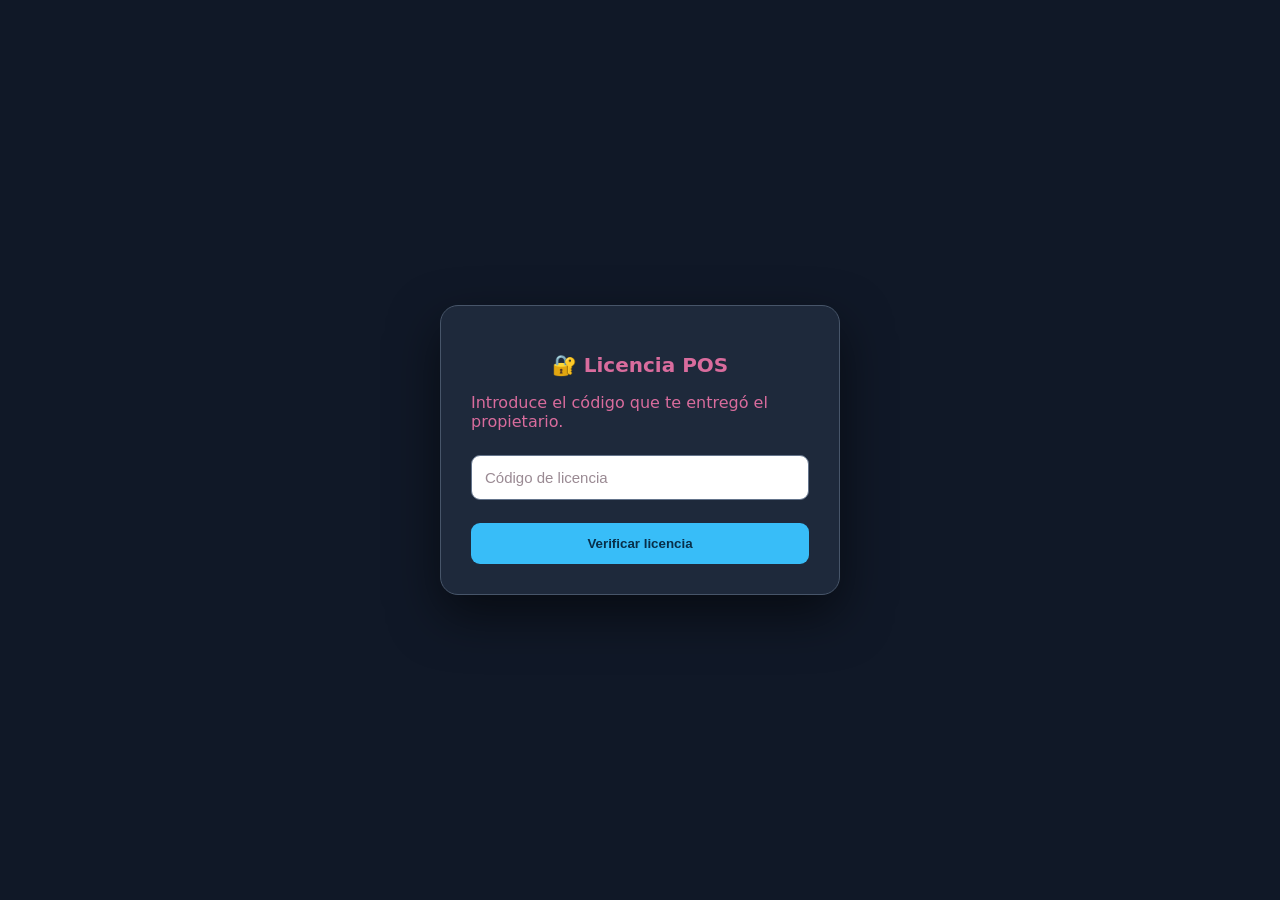
==== index.html @ f9ca9b1c "Add files via upload" ====
<!DOCTYPE html>
<html>
<head>
<meta http-equiv="refresh" content="0; url=inicio.html">
</head>

<body>
<script>
if('serviceWorker' in navigator){
 navigator.serviceWorker.register('service-worker.js');
}
</script>
</body>
</html>
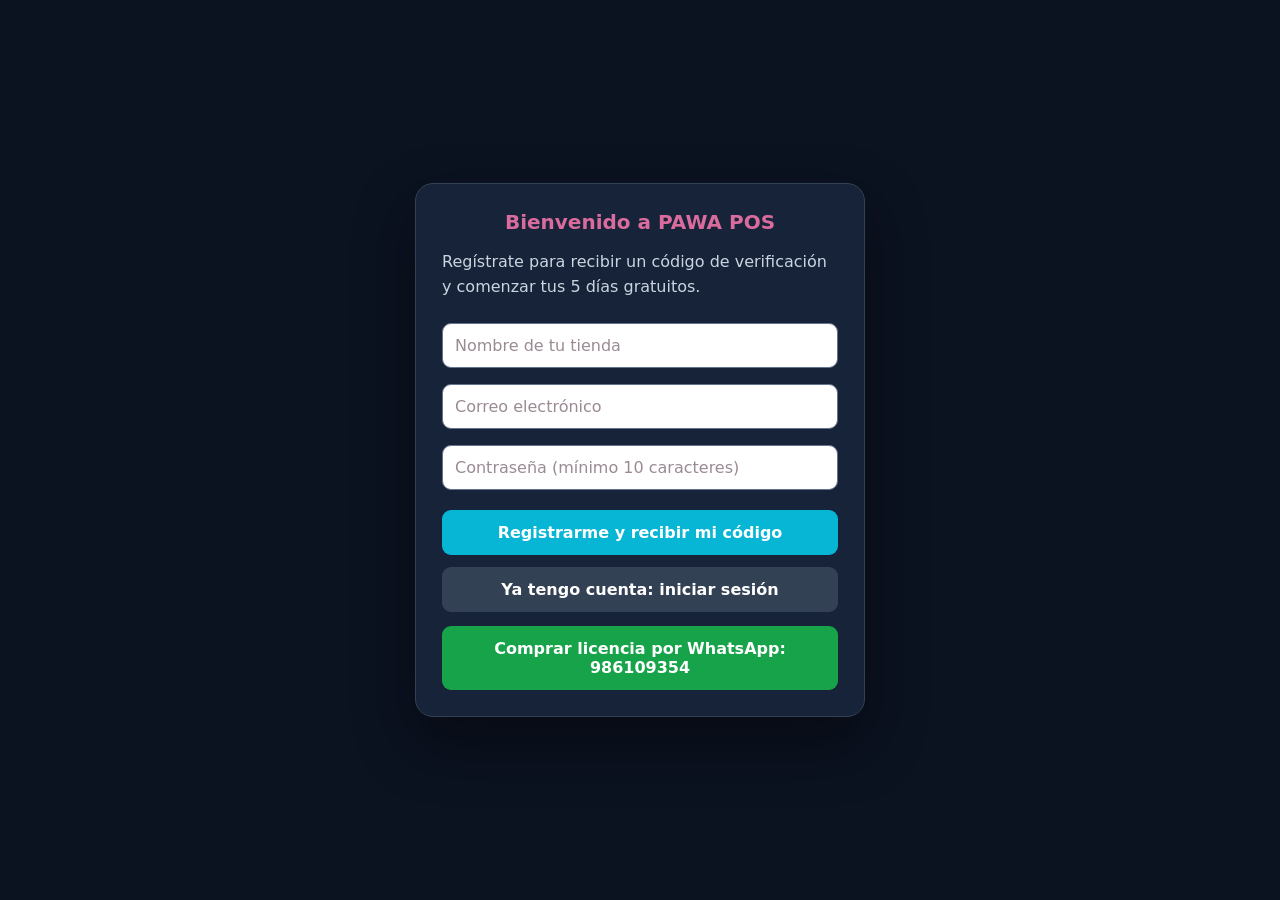
==== commit c8ebbf00: "Add files via upload" ====
--- a/index.html
+++ b/index.html
@@ -1,14 +1 @@
-<!DOCTYPE html>
-<html>
-<head>
-<meta http-equiv="refresh" content="0; url=inicio.html">
-</head>
-
-<body>
-<script>
-if('serviceWorker' in navigator){
- navigator.serviceWorker.register('service-worker.js');
-}
-</script>
-</body>
-</html>
+<!doctype html><html lang="es"><head><meta charset="utf-8"><meta name="viewport" content="width=device-width,initial-scale=1"><meta http-equiv="refresh" content="0;url=inicio.html"><title>PAWA POS</title></head><body><a href="inicio.html">Abrir PAWA POS</a></body></html>
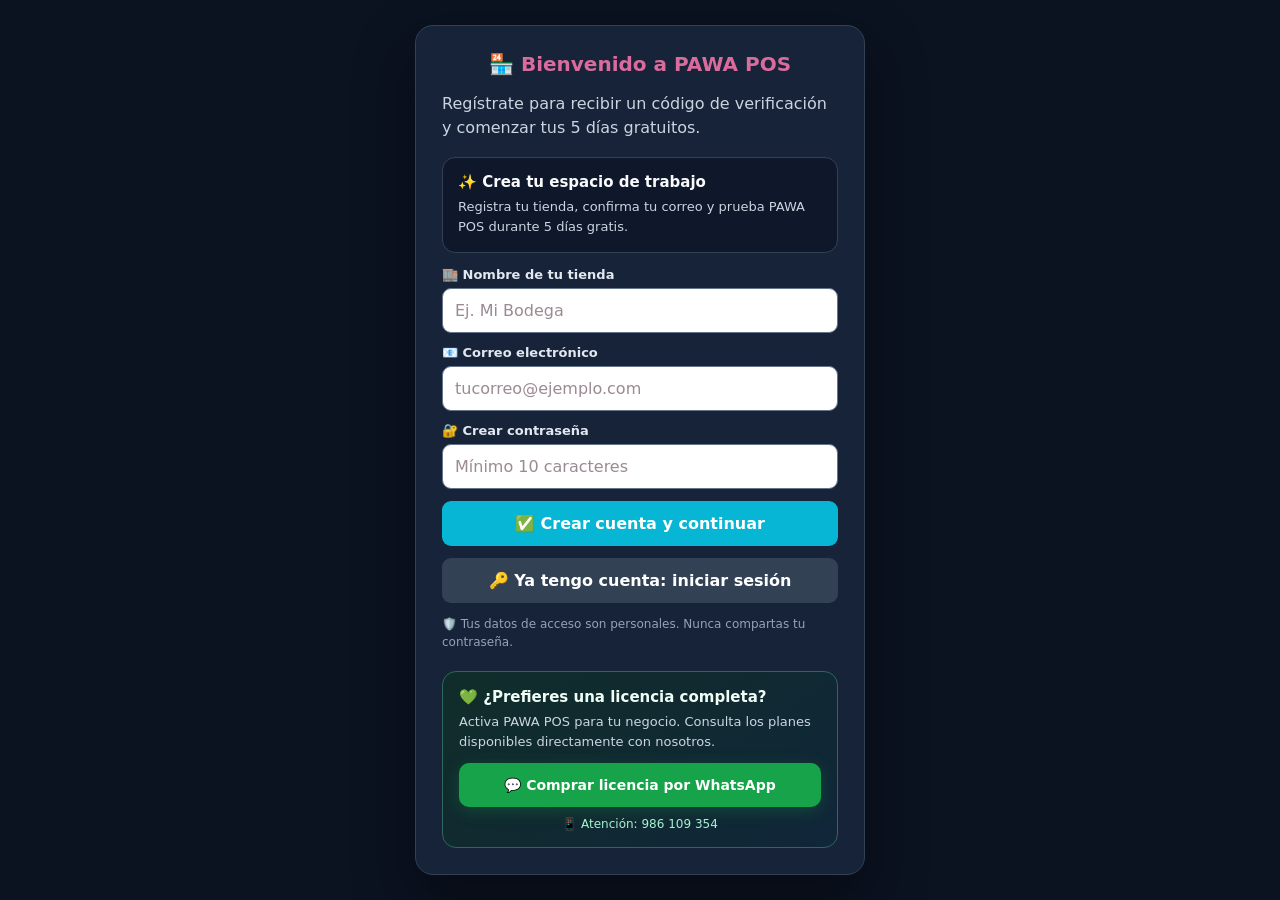
==== commit f9ef34cd: "Add files via upload" ====
--- a/index.html
+++ b/index.html
@@ -1 +1,8 @@
-<!doctype html><html lang="es"><head><meta charset="utf-8"><meta name="viewport" content="width=device-width,initial-scale=1"><meta http-equiv="refresh" content="0;url=inicio.html"><title>PAWA POS</title></head><body><a href="inicio.html">Abrir PAWA POS</a></body></html>
+<!doctype html><html lang="es"><head><meta charset="utf-8"><meta name="viewport" content="width=device-width,initial-scale=1"><meta http-equiv="refresh" content="0;url=inicio.html"><title>PAWA POS</title>
+<link rel="manifest" href="manifest.json?v=21">
+<link rel="icon" type="image/png" href="pawa-favicon.png?v=21">
+<link rel="apple-touch-icon" href="pawa-apple-touch-icon.png?v=21">
+<meta name="apple-mobile-web-app-title" content="PAWA POS">
+<meta name="application-name" content="PAWA POS">
+<meta name="theme-color" content="#000000">
+</head><body><a href="inicio.html">Abrir PAWA POS</a></body></html>
